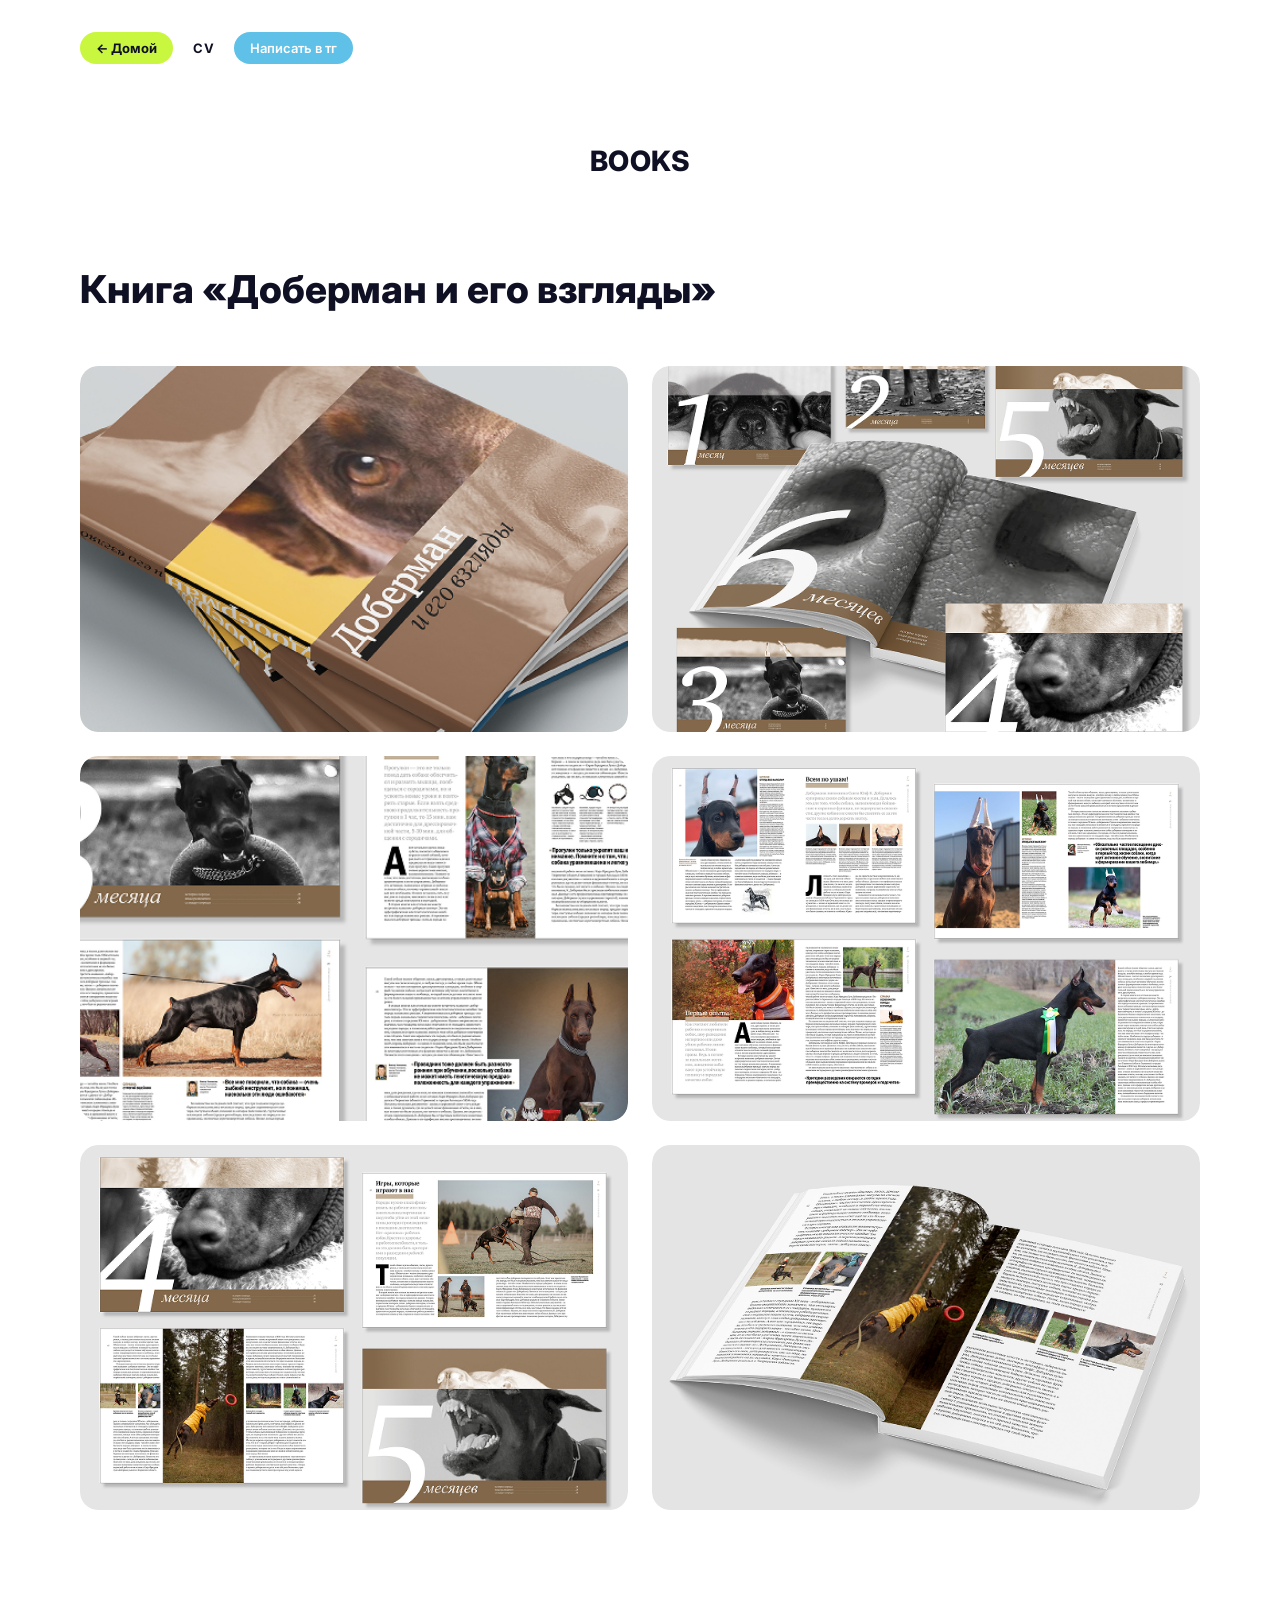
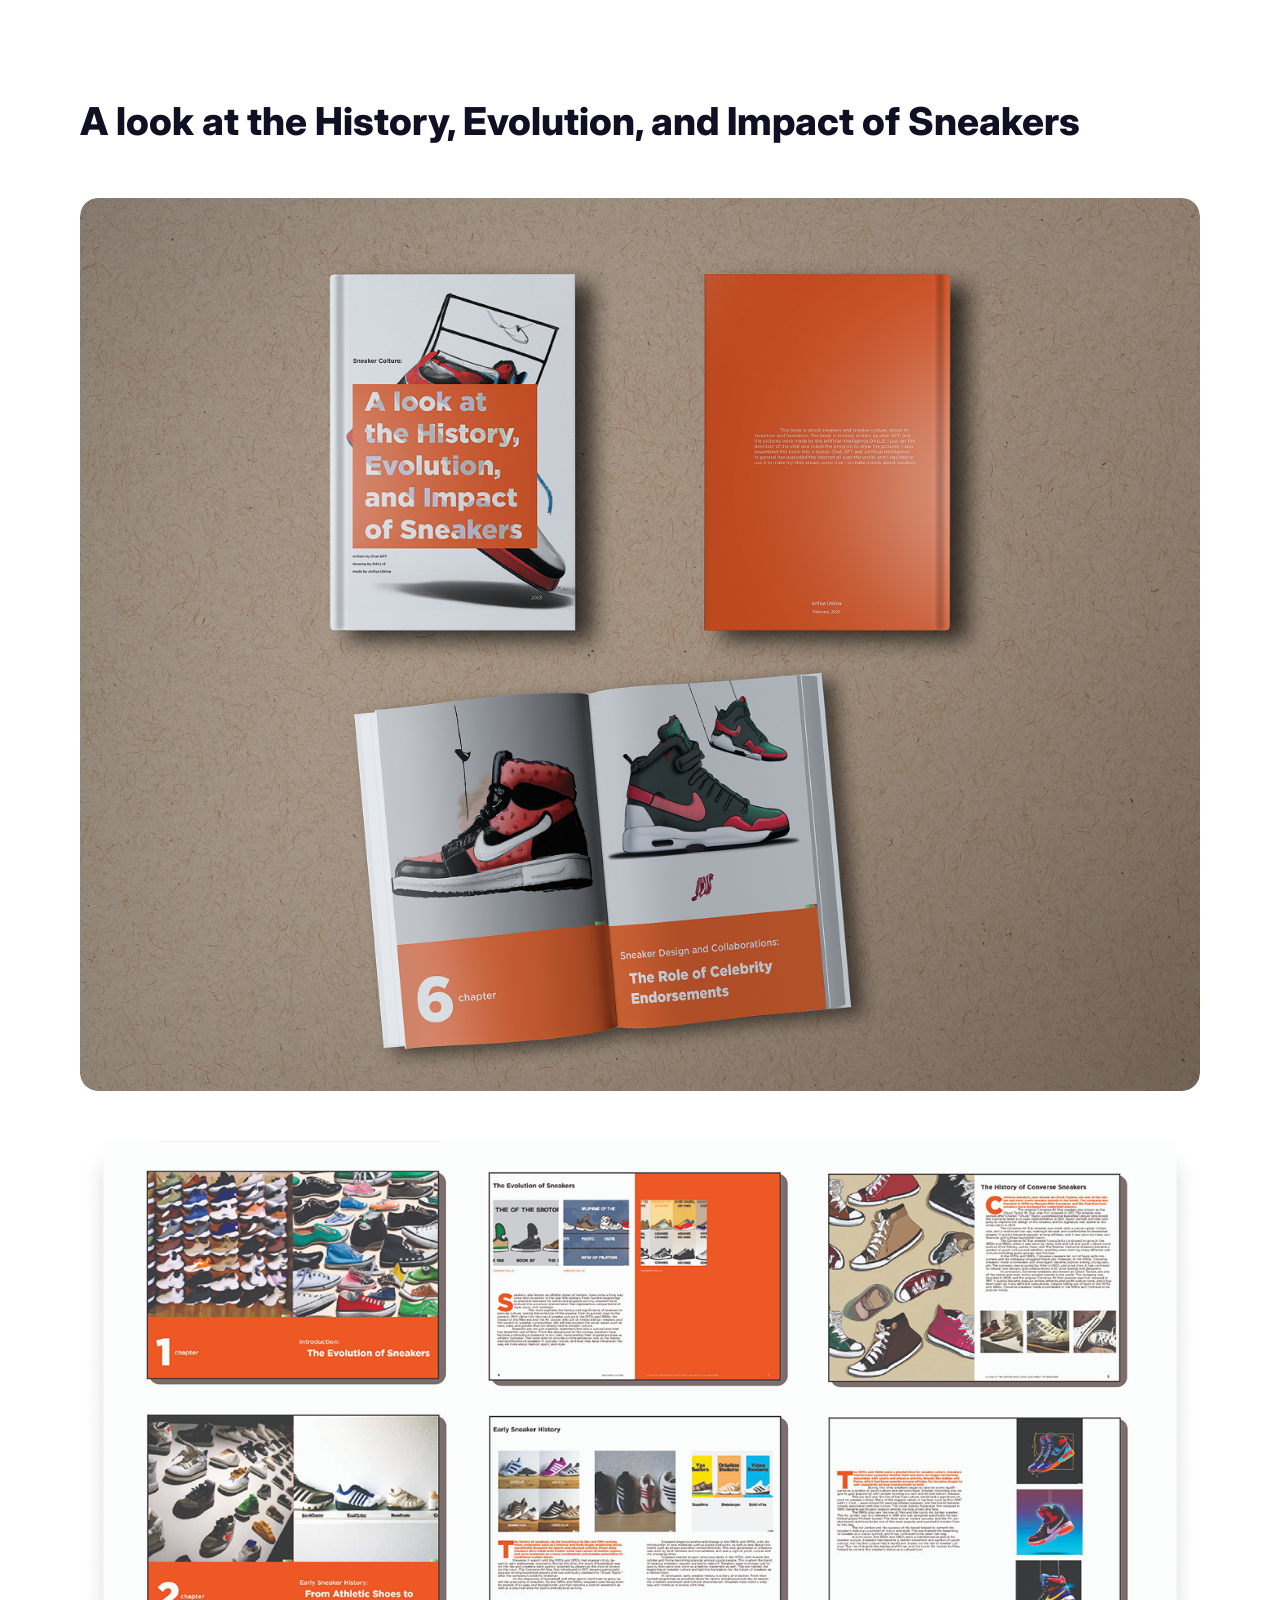
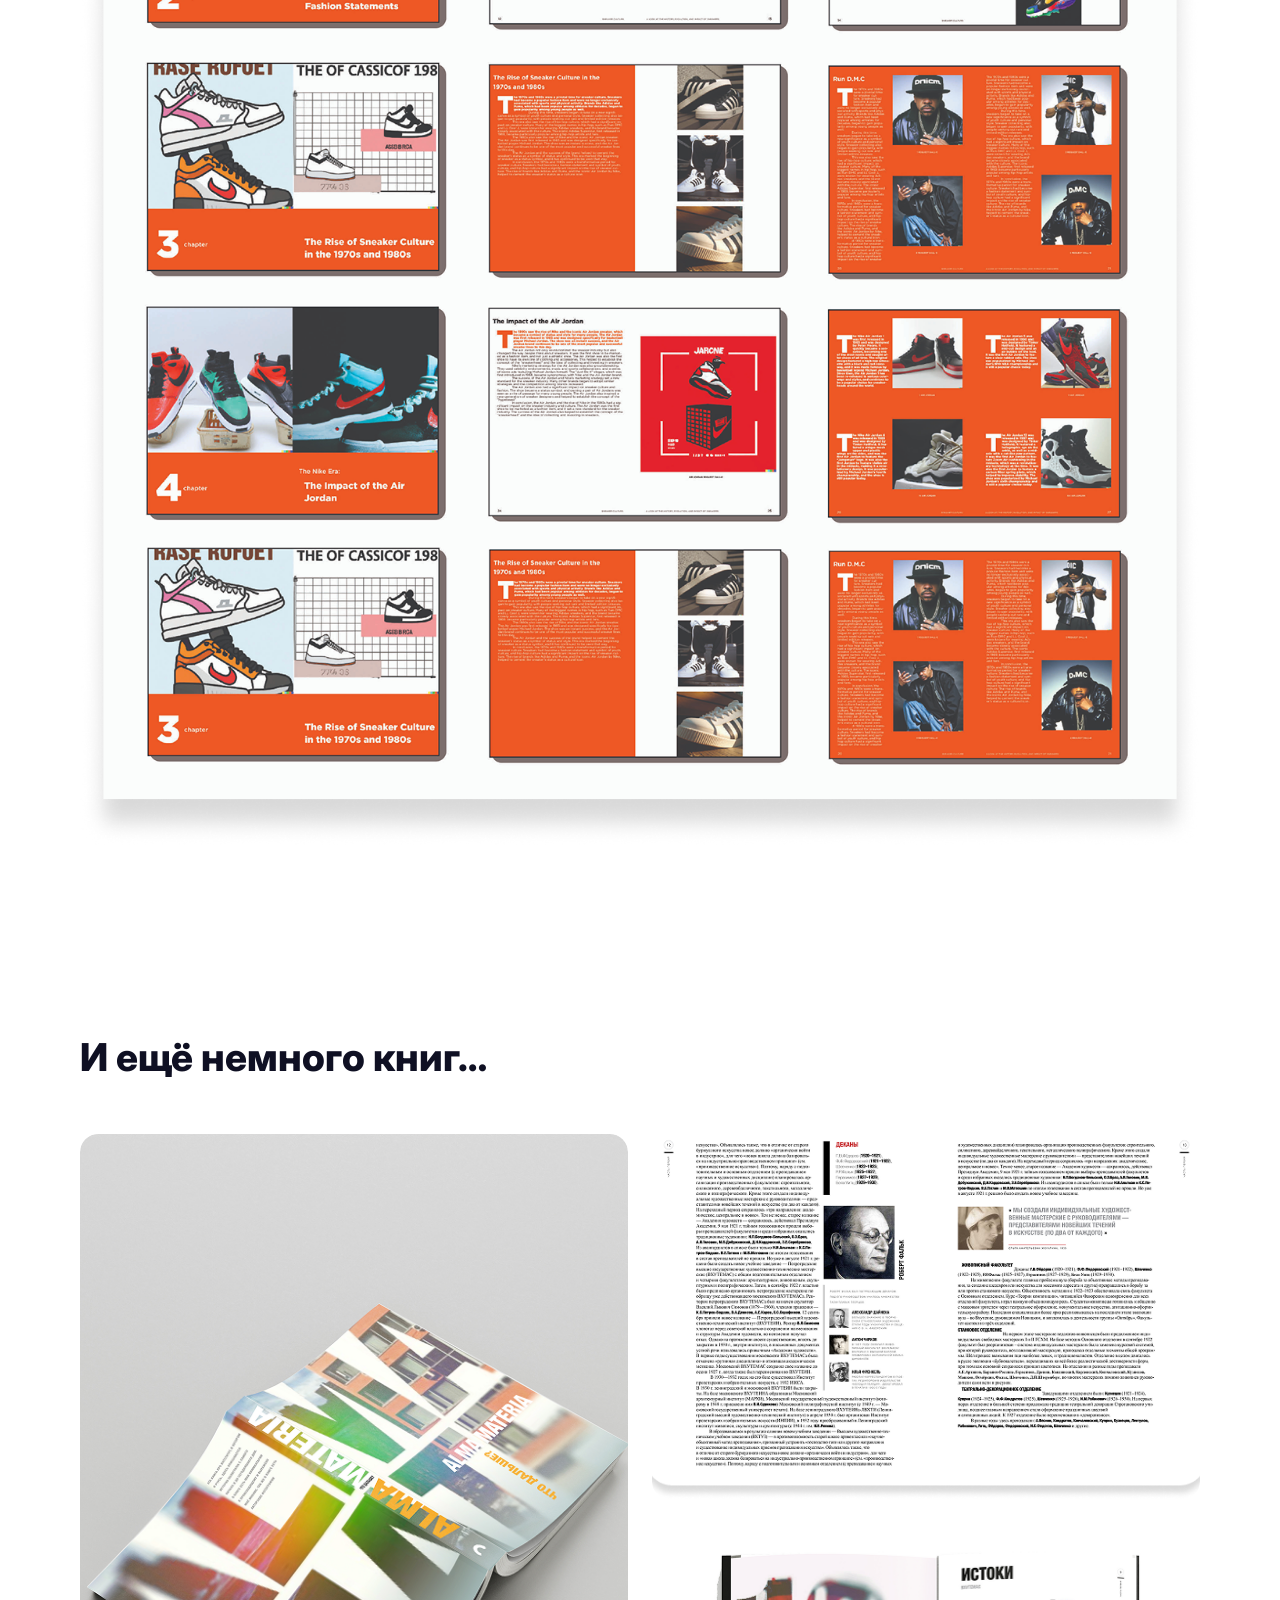
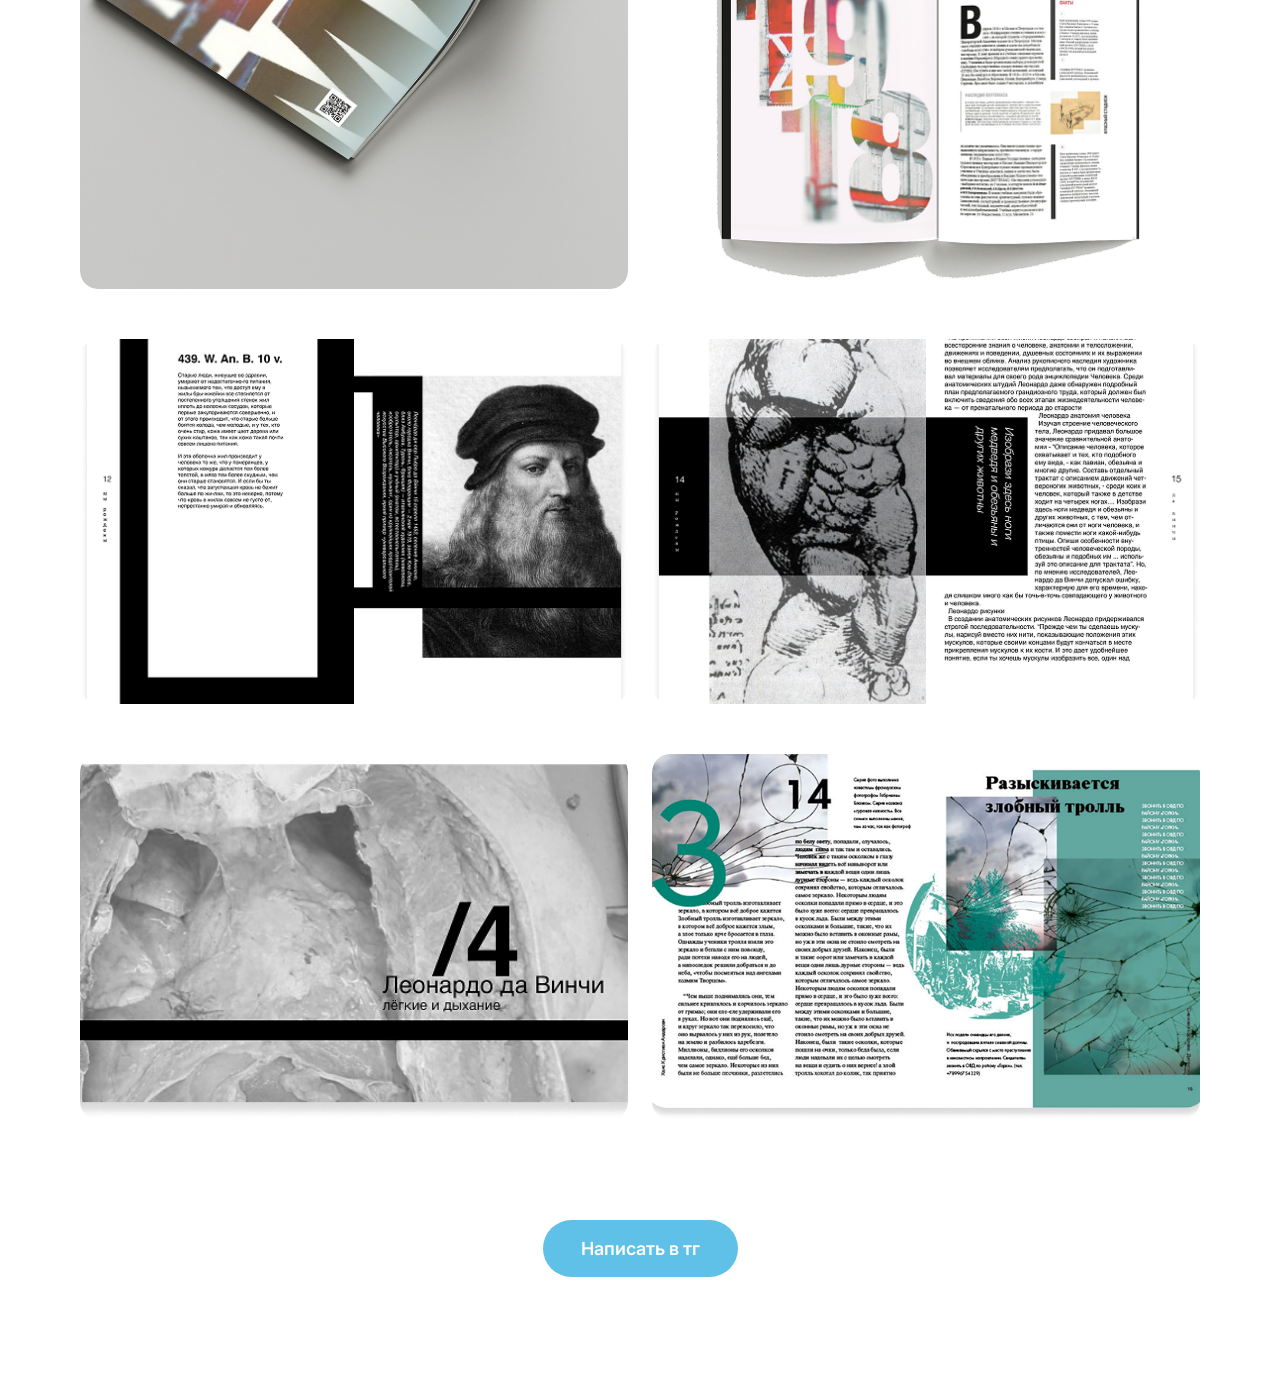
==== books.html @ de8353ec "Initial commit: portfolio site for anfisa.link Static HTML/CSS portfolio with case studies, deployed" ====
<!doctype html>
<html lang="ru">
<head>
  <meta charset="utf-8">
  <meta name="viewport" content="width=device-width, initial-scale=1">
  <title>Books — Anfisa Utkina</title>
  <link rel="preconnect" href="https://fonts.googleapis.com">
  <link rel="preconnect" href="https://fonts.gstatic.com" crossorigin>
  <link href="https://fonts.googleapis.com/css2?family=Inter:wght@400;500;600;700;800;900&display=swap" rel="stylesheet">
  <style>
    :root{
      --ink:#0F1023;
      --ink-2:#3A3D55;
      --muted:#7A7E94;
      --bg:#ffffff;
      --card:#ffffff;
      --sky:#5FC0E8;
      --radius-pill:999px;
      --radius-card:18px;
      --font:'Inter','Helvetica Neue',Arial,sans-serif;
    }
    *{box-sizing:border-box}
    html,body{margin:0;padding:0;font-family:var(--font);background:var(--bg);color:var(--ink);-webkit-font-smoothing:antialiased}
    a{color:inherit;text-decoration:none}
    img{max-width:100%;display:block}

    .page{position:relative;min-height:100vh}
    .container{max-width:1200px;margin:0 auto;padding:32px 40px 120px}

    /* ===== Top bar ===== */
    .topbar{
      display:flex; align-items:center; gap:12px;
      margin-bottom:80px;
    }
    .topbar .cv{
      font-weight:700; font-size:13px;
      letter-spacing:.04em;
      padding:6px 8px;
    }
    .pill-tg{
      display:inline-flex; align-items:center; justify-content:center;
      background:var(--sky); color:#fff;
      font-weight:600; font-size:13px;
      padding:8px 16px; border-radius:999px;
      transition: transform .18s ease, box-shadow .18s ease;
    }
    .pill-tg:hover{ transform: translateY(-1px); box-shadow: 0 12px 30px rgba(95,192,232,.35); }
    .pill-tg-lg{
      font-size:18px;
      padding:18px 38px;
    }
    .pill-home{
      display:inline-flex; align-items:center; justify-content:center; gap:6px;
      background:#C9F63F; color:var(--ink);
      font-weight:700; font-size:13px;
      padding:8px 16px; border-radius:999px;
      transition: transform .18s ease, box-shadow .18s ease;
    }
    .pill-home:hover{ transform: translateY(-1px); box-shadow: 0 12px 30px rgba(201,246,63,.45); }

    /* ===== Page label ===== */
    .page-label{
      text-align:center;
      font-weight:800;
      font-size:28px;
      letter-spacing:.02em;
      margin-bottom:90px;
      color:var(--ink);
    }

    /* ===== Case heading ===== */
    .case-heading{
      font-size: clamp(28px, 3vw, 44px);
      font-weight:800;
      line-height:1.1;
      margin:0 0 56px;
      color:var(--ink);
    }

    /* ===== Image grids ===== */
    .grid{
      display:grid; gap:24px;
      margin: 50px 0;
      align-items: stretch;
    }
    .grid-3{ grid-template-columns: repeat(3,1fr); }
    .grid-2{ grid-template-columns: repeat(2,1fr); }
    .grid-1{ grid-template-columns: 1fr; }
    .card{
      overflow: hidden;
      border-radius: var(--radius-card);
    }
    .card img{
      width:100%;
      height:100%;
      display:block;
      object-fit: cover;
      border-radius: var(--radius-card);
    }
    /* Uniform tile shapes inside multi-column grids (matches mockup) */
    .grid-3 .card{ aspect-ratio: 3 / 2; }
    .grid-2 .card{ aspect-ratio: 3 / 2; }
    /* Full-width hero shots keep native proportions */
    .grid-1 .card{ aspect-ratio: auto; }
    .grid-1 .card img{ height:auto; object-fit: contain; }

    /* "1 tall + 2 stacked" feature layout — used in section 3 */
    .grid-feature{
      display:grid;
      grid-template-columns: 1fr 1fr;
      gap:24px;
      margin: 50px 0;
    }
    .grid-feature .card{ aspect-ratio: 3 / 2; }
    .grid-feature .card.feature-tall{
      grid-row: 1 / span 2;
      aspect-ratio: auto;
    }

    /* ===== Section divider ===== */
    .section-divider{
      margin: 120px 0 70px;
      border:none; height:0;
    }

    /* ===== Footer CTA ===== */
    .footer-cta{
      display:flex; justify-content:center;
      margin-top: 100px;
    }

    /* ===== Responsive ===== */
    @media (max-width:900px){
      .container{ padding: 24px 20px 80px; }
      .grid-3, .grid-2{ grid-template-columns:1fr; }
      .case-heading{ margin-bottom:32px; }
      .section-divider{ margin:80px 0 50px; }
      .topbar{ margin-bottom:48px; }
      .page-label{ margin-bottom:50px; }
    }
  </style>
</head>
<body>
  <main class="page">
    <div class="container">

      <!-- Top bar -->
      <header class="topbar">
        <a class="pill-home" href="index.html" aria-label="Вернуться на главную">← Домой</a>
        <a class="cv" href="index.html">CV</a>
        <a class="pill-tg" href="https://t.me/" target="_blank" rel="noopener">Написать в тг</a>
      </header>

      <!-- Page label -->
      <div class="page-label">BOOKS</div>

      <!-- ============ BOOK 1 — Доберман ============ -->
      <h1 class="case-heading">Книга «Доберман и его взгляды»</h1>

      <div class="grid grid-2">
        <div class="card"><img src="assets/books/dober-cover.png" alt="Обложка книги «Доберман»"></div>
        <div class="card"><img src="assets/books/extra-small.png" alt="Главы книги: 2, 3, 4, 5"></div>
        <div class="card"><img src="assets/books/dober-3m.png" alt="Разворот «3 месяца»"></div>
        <div class="card"><img src="assets/books/dober-adult.png" alt="Развороты со взрослыми доберманами"></div>
        <div class="card"><img src="assets/books/dober-4-5m.png" alt="Развороты «4 и 5 месяцев»"></div>
        <div class="card"><img src="assets/books/dober-puppy.png" alt="Разворот со щенком и игрушкой"></div>
      </div>

      <!-- ============ BOOK 2 — Sneakers ============ -->
      <hr class="section-divider">

      <h1 class="case-heading">A look at the History, Evolution, and Impact of Sneakers</h1>

      <div class="grid grid-1">
        <div class="card"><img src="assets/books/sneakers-cover.png" alt="Обложки книги о кроссовках"></div>
      </div>
      <div class="grid grid-1">
        <div class="card"><img src="assets/books/sneakers-mosaic.png" alt="Мозаика разворотов книги о кроссовках"></div>
      </div>

      <!-- ============ BOOK 3 — И ещё немного книг ============ -->
      <hr class="section-divider">

      <h1 class="case-heading">И ещё немного книг…</h1>

      <div class="grid-feature">
        <div class="card feature-tall"><img src="assets/books/arch-stack.png" alt="Стопка книг про архитектуру"></div>
        <div class="card"><img src="assets/books/extra-spread.png" alt="Разворот с текстовыми колонками"></div>
        <div class="card"><img src="assets/books/istoki-spread.png" alt="Разворот «Истоки 1903»"></div>
      </div>
      <div class="grid grid-2">
        <div class="card"><img src="assets/books/leo-1.png" alt="Разворот «Леонардо да Винчи» — портрет"></div>
        <div class="card"><img src="assets/books/leo-2.png" alt="Разворот «Леонардо да Винчи» — анатомия"></div>
      </div>
      <div class="grid grid-2">
        <div class="card"><img src="assets/books/leo-cover.png" alt="Обложка «Леонардо да Винчи / лёгкие и дыхание»"></div>
        <div class="card"><img src="assets/books/dober-troll.png" alt="Разворот «Разыскивается злобный тролль»"></div>
      </div>

      <!-- Footer CTA -->
      <div class="footer-cta">
        <a class="pill-tg pill-tg-lg" href="https://t.me/" target="_blank" rel="noopener">Написать в тг</a>
      </div>

    </div>
  </main>
</body>
</html>
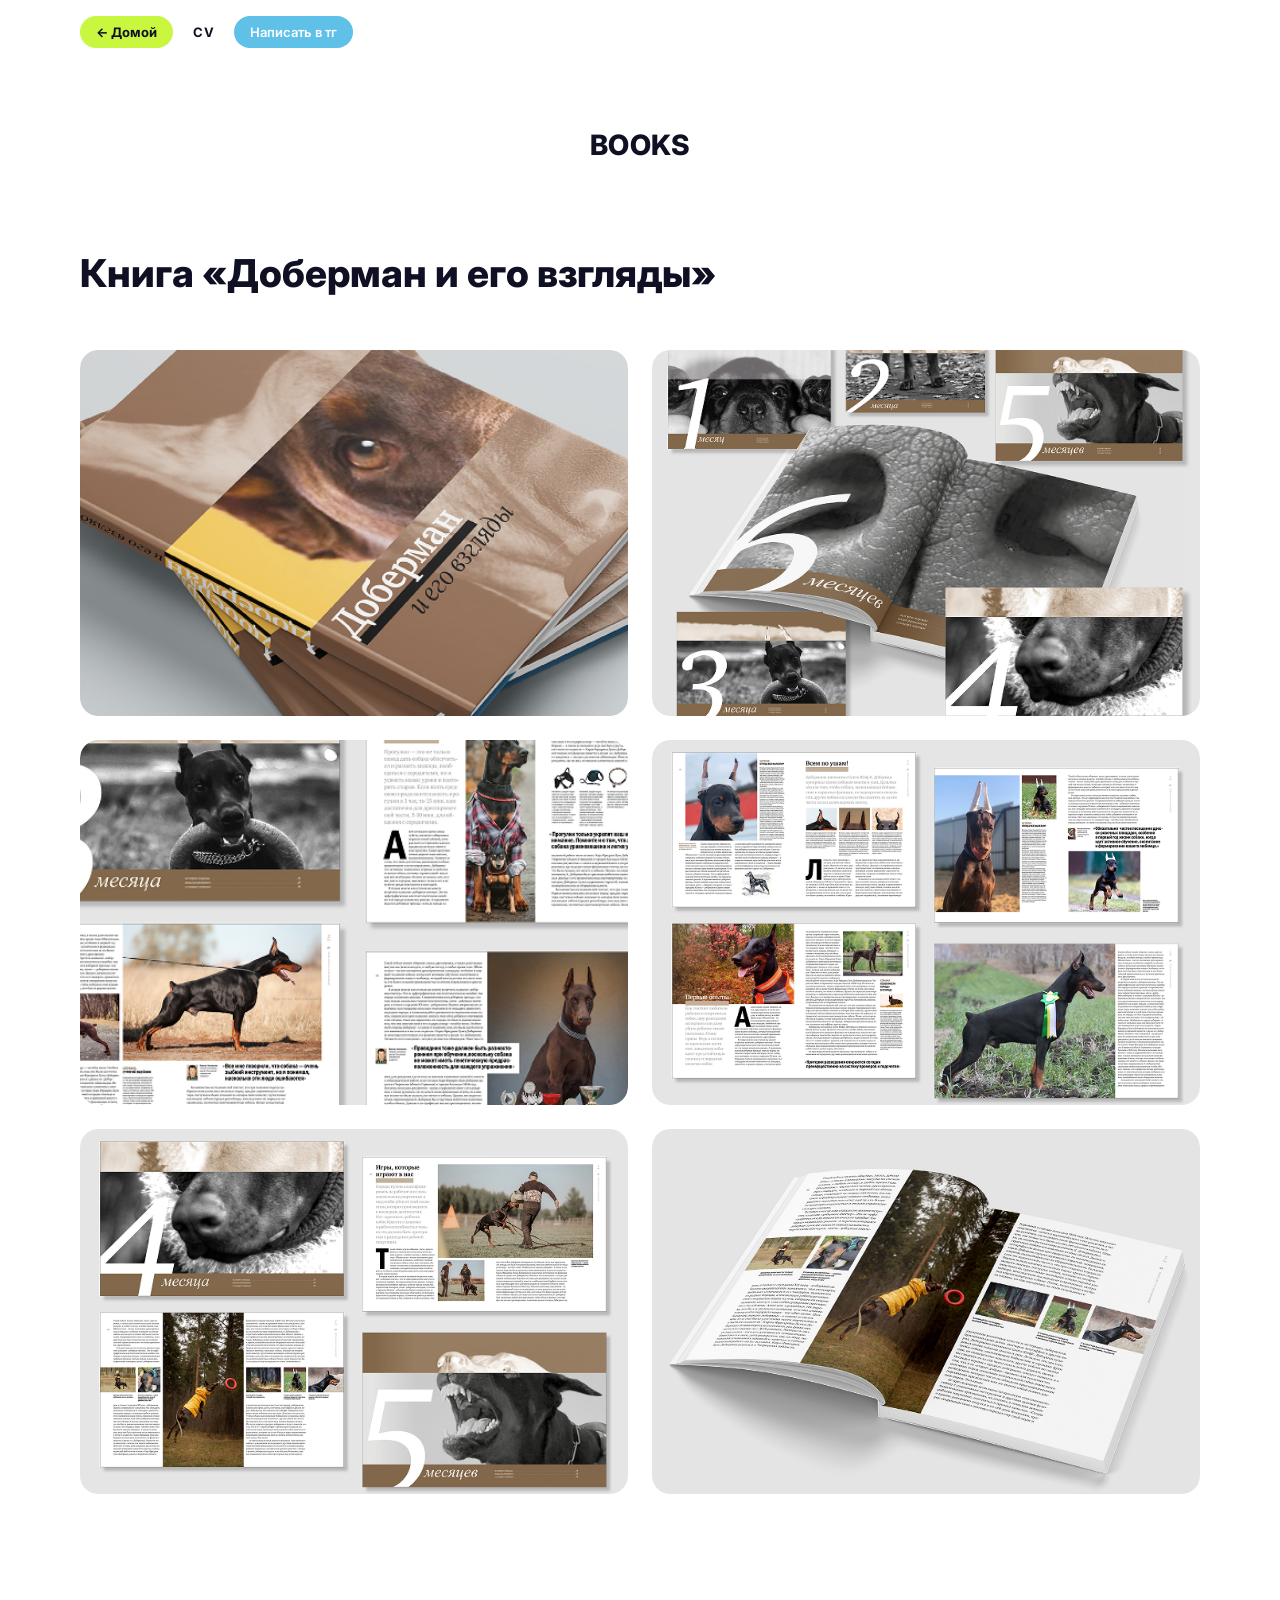
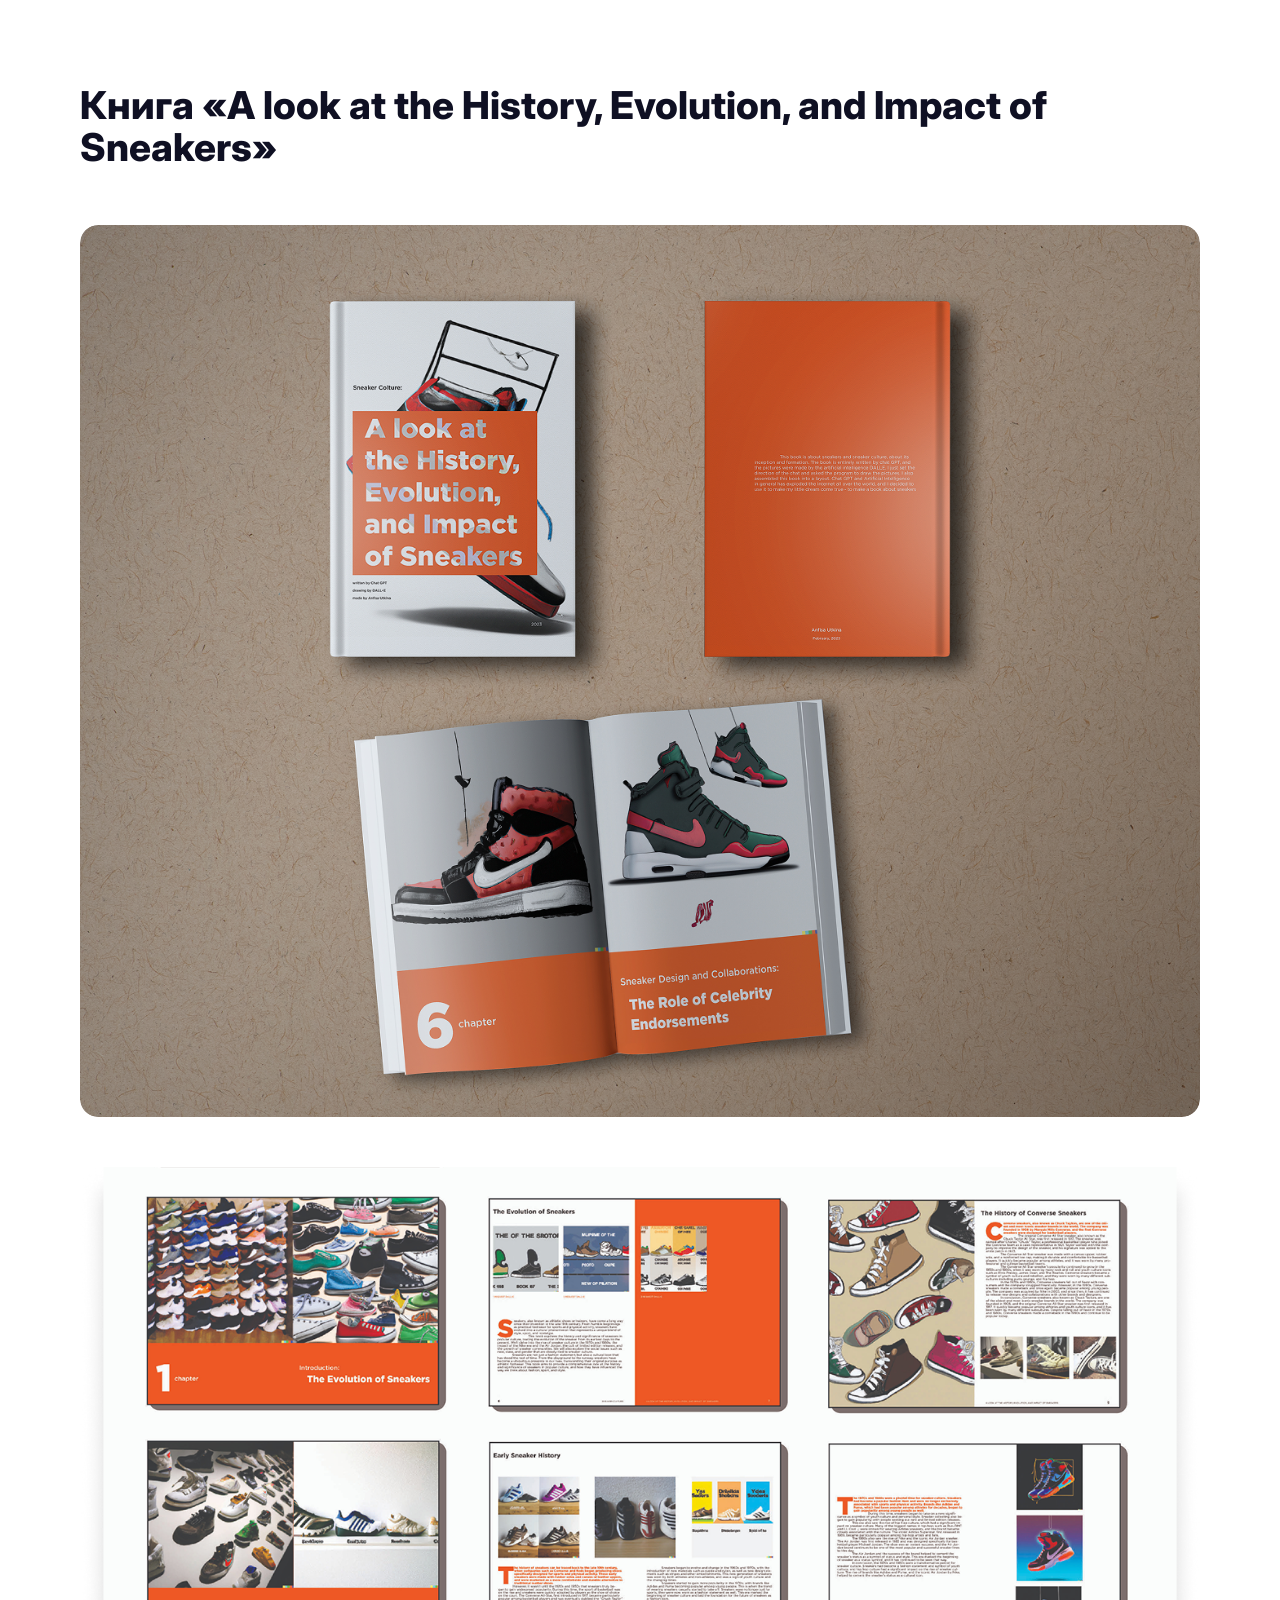
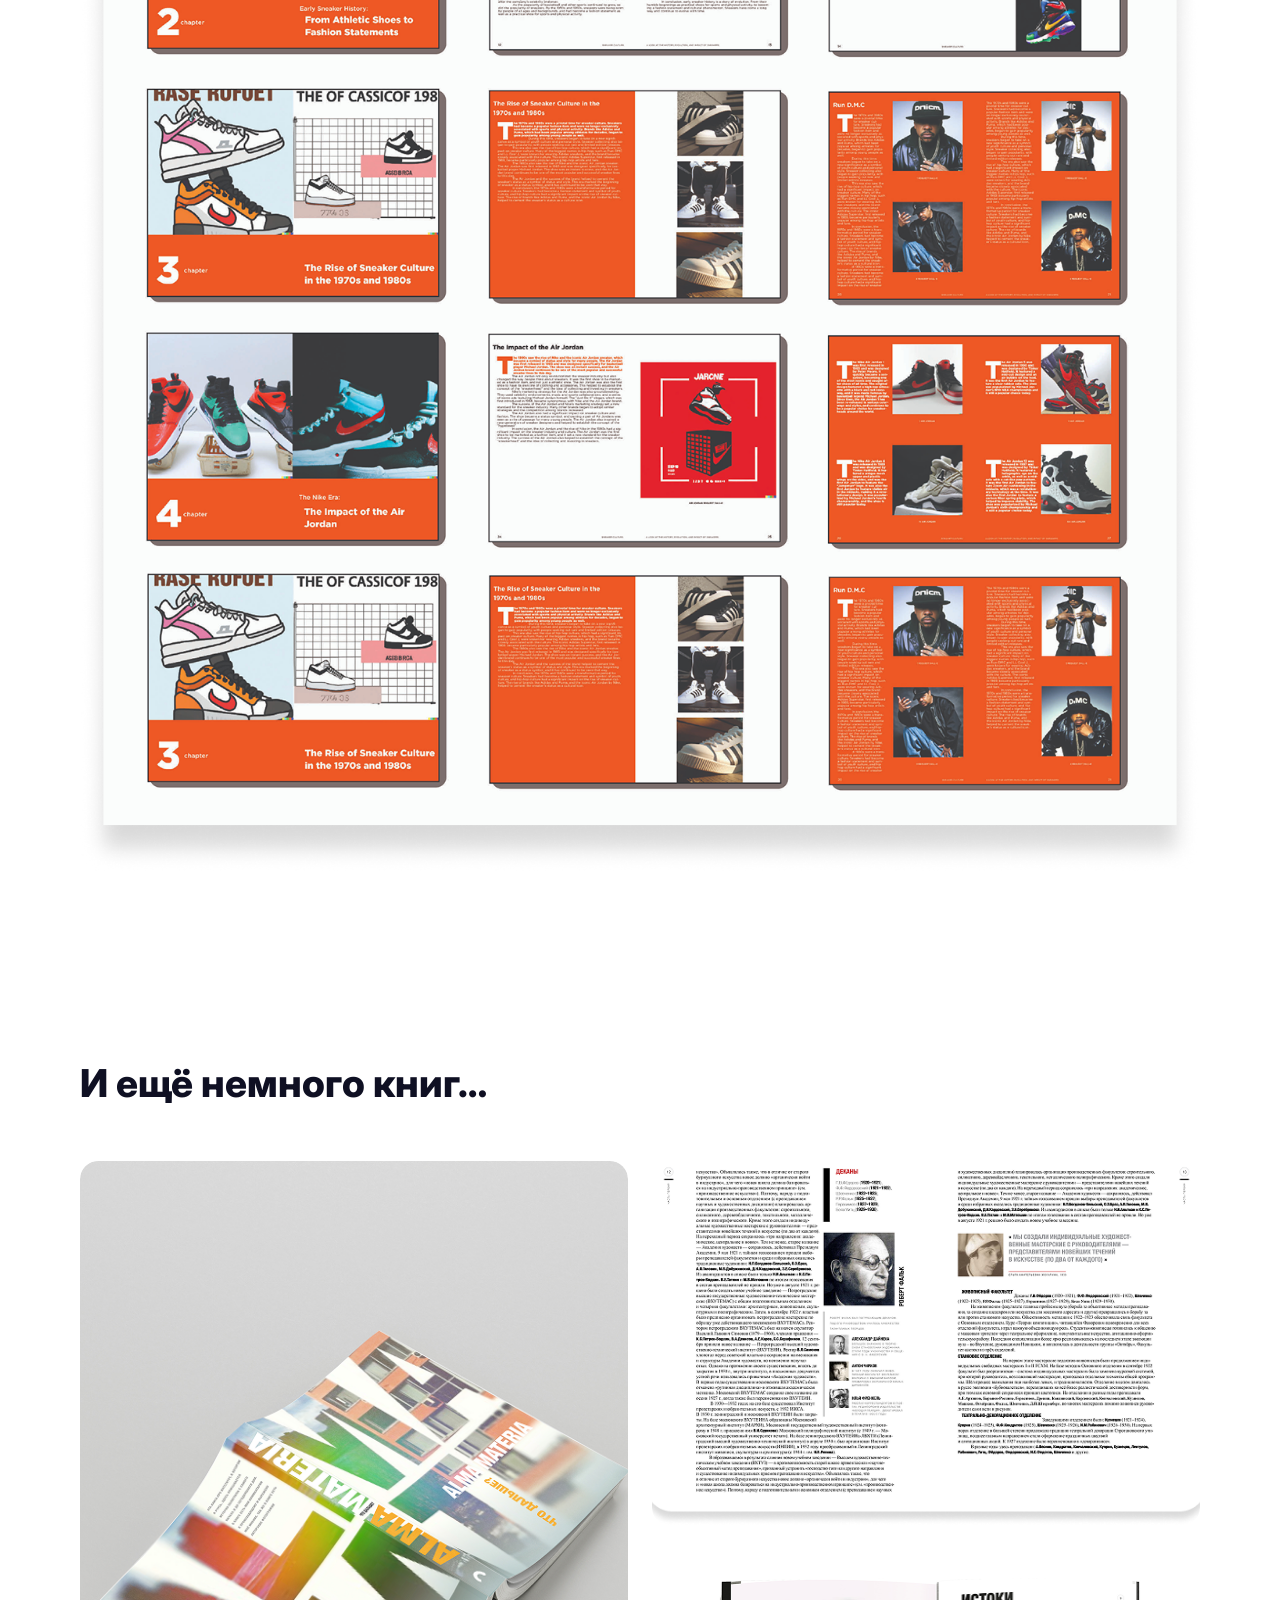
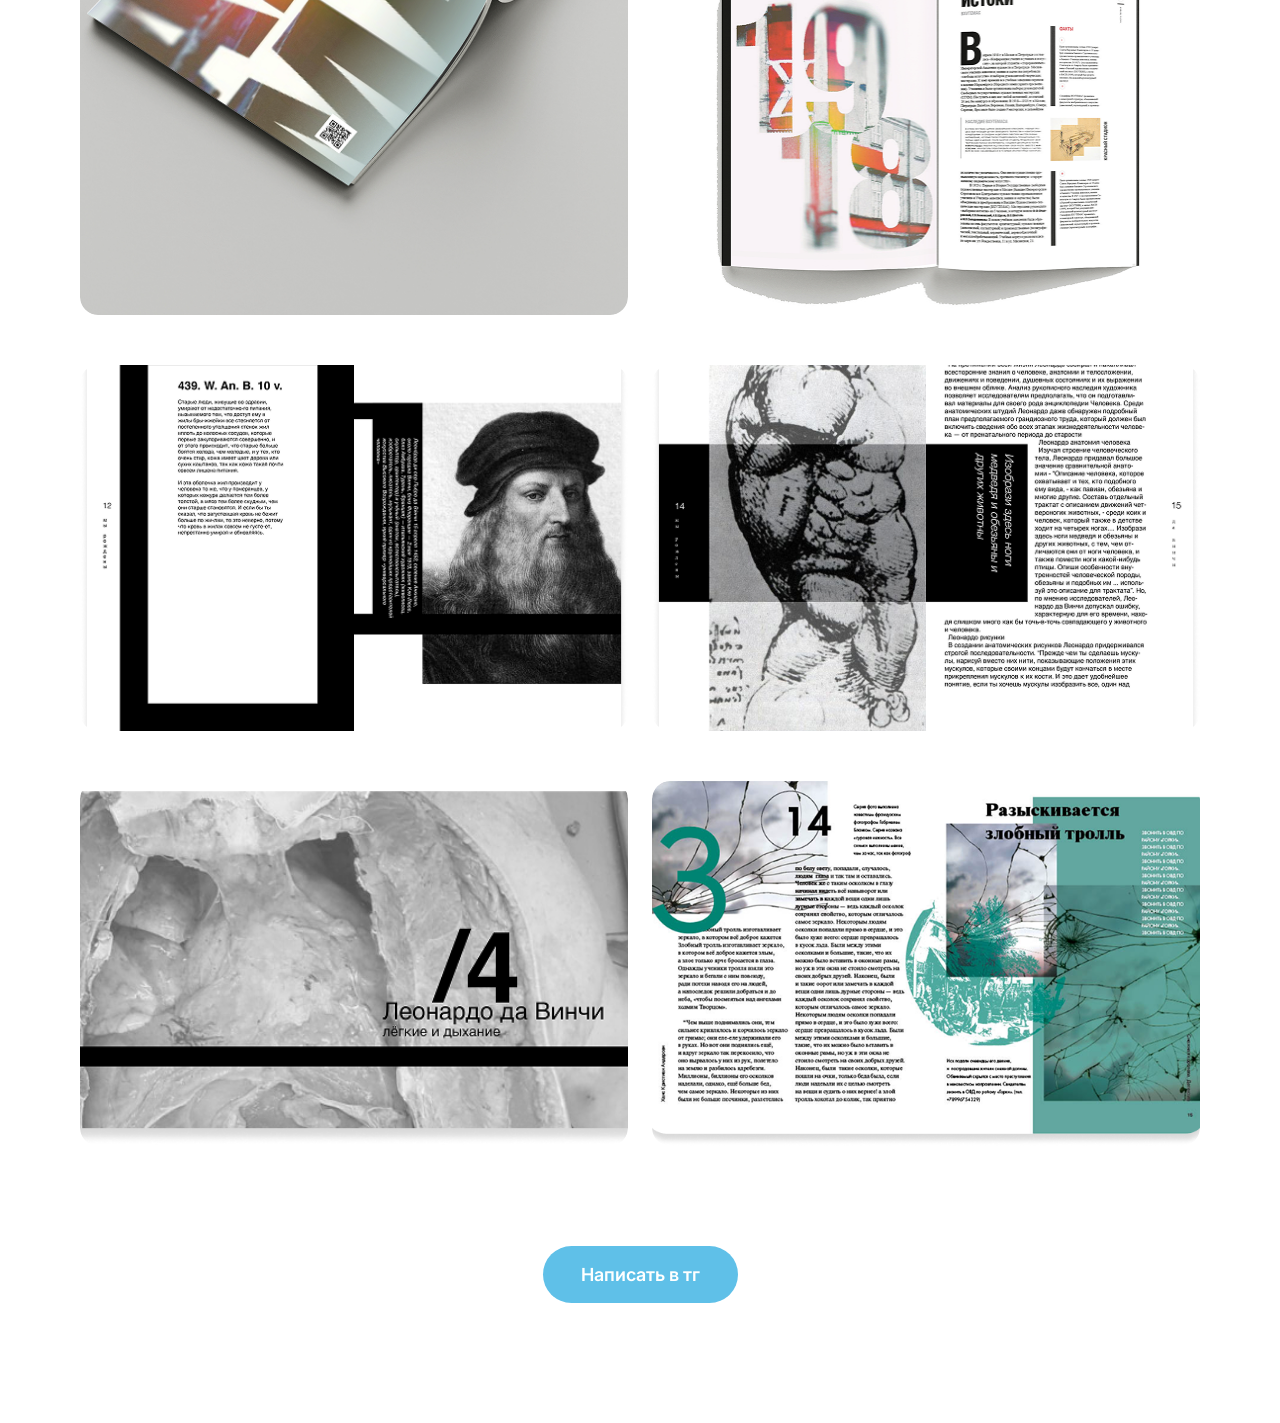
==== commit 71267a9f: "Правки по фидбеку: типографика, лейаут, sticky-хедер, hero-фото - Branding: nbsp для «Наш стенд» в а" ====
--- a/books.html
+++ b/books.html
@@ -27,10 +27,15 @@
     .page{position:relative;min-height:100vh}
     .container{max-width:1200px;margin:0 auto;padding:32px 40px 120px}
 
-    /* ===== Top bar ===== */
+    /* ===== Top bar (sticky) ===== */
     .topbar{
       display:flex; align-items:center; gap:12px;
-      margin-bottom:80px;
+      position: sticky;
+      top: 0;
+      z-index: 50;
+      background: var(--bg);
+      padding: 16px 0;
+      margin: -32px 0 64px;
     }
     .topbar .cv{
       font-weight:700; font-size:13px;
@@ -169,7 +174,7 @@
       <!-- ============ BOOK 2 — Sneakers ============ -->
       <hr class="section-divider">
 
-      <h1 class="case-heading">A look at the History, Evolution, and Impact of Sneakers</h1>
+      <h1 class="case-heading">Книга «A look at the History, Evolution, and Impact of Sneakers»</h1>
 
       <div class="grid grid-1">
         <div class="card"><img src="assets/books/sneakers-cover.png" alt="Обложки книги о кроссовках"></div>
